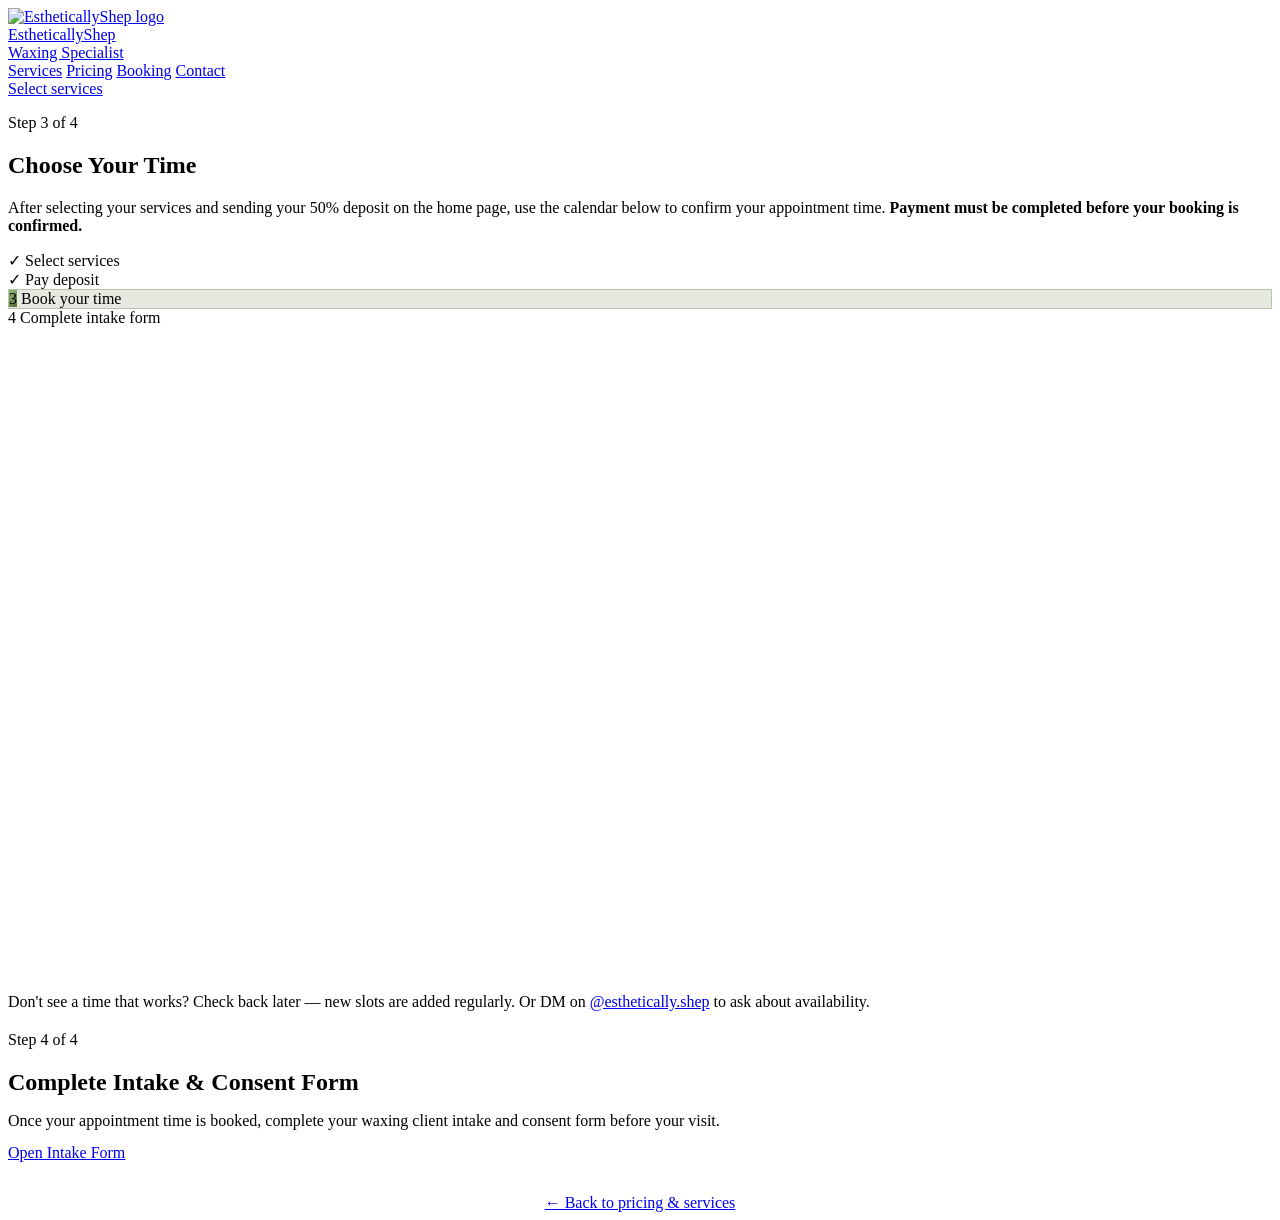
==== booking.html @ 34c38622 "Add files via upload" ====
<!doctype html>
<html lang="en">
<head>
  <meta charset="UTF-8" />
  <meta name="viewport" content="width=device-width,initial-scale=1" />
  <title>Book — EstheticallyShep</title>
  <meta name="description" content="Book an appointment with EstheticallyShep in Waldorf, MD. Select your services, pay your deposit, then choose your time." />
  <link rel="icon" href="assets/img/logo.png" />
  <link rel="preconnect" href="https://fonts.googleapis.com" />
  <link rel="preconnect" href="https://fonts.gstatic.com" crossorigin />
  <link rel="stylesheet" href="assets/css/style.css" />
</head>

<body>
  <header class="navWrap">
    <div class="nav glass">
      <a class="brand" href="index.html" aria-label="EstheticallyShep home">
        <img class="brandLogo" src="assets/img/logo.png" alt="EstheticallyShep logo" width="38" height="38" />
        <div class="brandText">
          <div class="brandName">EstheticallyShep</div>
          <div class="brandTag">Waxing Specialist</div>
        </div>
      </a>

      <nav class="navLinks" aria-label="Primary navigation">
        <a href="index.html#services">Services</a>
        <a href="index.html#pricing">Pricing</a>
        <a class="active" href="booking.html">Booking</a>
        <a href="index.html#contact">Contact</a>
      </nav>

      <a class="btn navCta" href="index.html#pricing" aria-label="Select services and pay deposit">Select services</a>
    </div>
  </header>

  <main class="page">
    <section class="section">
      <div class="container">

        <div class="bookingHero glass" data-animate="fade-up">
          <p class="kicker">Step 3 of 4</p>
          <h1>Choose Your Time</h1>
          <p class="muted">
            After selecting your services and sending your 50% deposit on the home page, use the calendar below to confirm your appointment time.
            <strong> Payment must be completed before your booking is confirmed.</strong>
          </p>

          <div class="bookingSteps">
            <div class="miniStep">
              <span>✓</span> Select services
            </div>
            <div class="miniStep">
              <span>✓</span> Pay deposit
            </div>
            <div class="miniStep" style="background: rgba(83,106,48,0.15); border: 1.5px solid rgba(83,106,48,0.3);">
              <span style="background: linear-gradient(135deg, #9abe83, #536a30);">3</span> Book your time
            </div>
            <div class="miniStep">
              <span>4</span> Complete intake form
            </div>
          </div>
        </div>

        <div class="bookingFrame glass" data-animate="fade-up">
          <iframe
            src="https://calendar.google.com/calendar/appointments/schedules/AcZssZ10RNpSrgbRQURihGTPtcEadJ0nVlA8j5O52AT-zgfAJr53ZzY28FDJWLaTJcyq4pIoC62fFPbS?gv=true"
            style="border:0; border-radius:16px; display:block;"
            width="100%"
            height="650"
            frameborder="0"
            title="EstheticallyShep Appointment Booking"
            loading="lazy"
          ></iframe>
        </div>

        <p class="bookingFooter muted">
          Don't see a time that works? Check back later — new slots are added regularly. Or DM on
          <a class="link" href="https://instagram.com/esthetically.shep" target="_blank" rel="noopener">@esthetically.shep</a>
          to ask about availability.
        </p>

        <div class="bookingHero glass" data-animate="fade-up" style="margin-top: 20px;">
          <p class="kicker">Step 4 of 4</p>
          <h2 style="margin-bottom: 6px;">Complete Intake &amp; Consent Form</h2>
          <p class="muted" style="margin-bottom: 14px;">
            Once your appointment time is booked, complete your waxing client intake and consent form before your visit.
          </p>
          <a class="btn" href="intake.html">Open Intake Form</a>
        </div>

        <div style="margin-top: 32px; text-align: center;">
          <a class="btn secondary" href="index.html#pricing">← Back to pricing & services</a>
        </div>

      </div>
    </section>
  </main>

  <script>
    // Animate elements on load
    document.addEventListener("DOMContentLoaded", () => {
      if (!("IntersectionObserver" in window)) {
        document.querySelectorAll("[data-animate]").forEach(el => el.classList.add("inview"));
        return;
      }
      const io = new IntersectionObserver(entries => {
        entries.forEach(e => { if (e.isIntersecting) { e.target.classList.add("inview"); io.unobserve(e.target); } });
      }, { threshold: 0.1 });
      document.querySelectorAll("[data-animate]").forEach(el => io.observe(el));
    });
  </script>
</body>
</html>
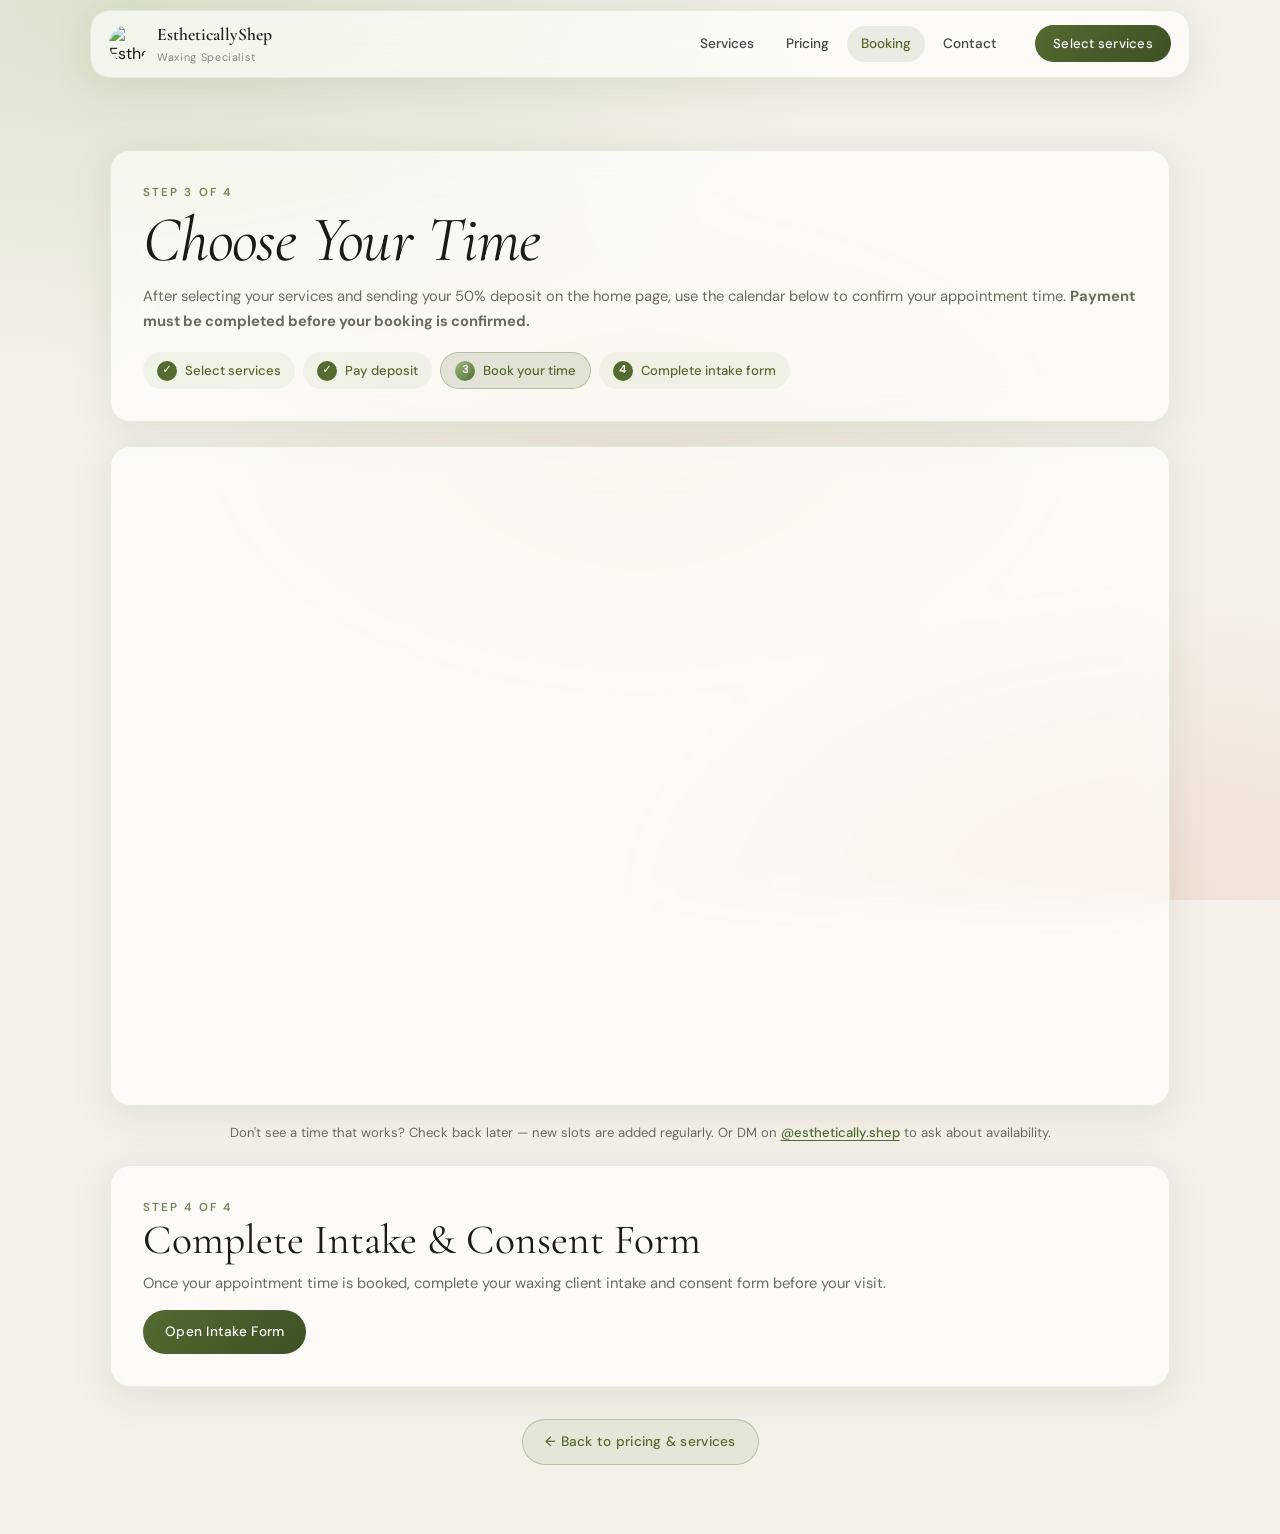
==== commit e7a55c2c: "Update booking.html" ====
--- a/booking.html
+++ b/booking.html
@@ -8,7 +8,7 @@
   <link rel="icon" href="assets/img/logo.png" />
   <link rel="preconnect" href="https://fonts.googleapis.com" />
   <link rel="preconnect" href="https://fonts.gstatic.com" crossorigin />
-  <link rel="stylesheet" href="assets/css/style.css" />
+  <link rel="stylesheet" href="style.css" />
 </head>
 
 <body>
--- a/style.css
+++ b/style.css
@@ -0,0 +1,1016 @@
+/* ===================================================
+   EstheticallyShep — style.css
+   Palette: #9abe83 sage | #536a30 deep green
+            #966044 warm cocoa | #bb8b4d golden tan
+            #e7c6af peach nude
+   =================================================== */
+
+@import url('https://fonts.googleapis.com/css2?family=Cormorant+Garamond:ital,wght@0,300;0,400;0,600;1,300;1,400&family=DM+Sans:opsz,wght@9..40,300;9..40,400;9..40,500;9..40,600&display=swap');
+
+/* ---- Reset & Base ---- */
+*, *::before, *::after { box-sizing: border-box; margin: 0; padding: 0; }
+
+:root {
+  --sage:       #9abe83;
+  --deep:       #536a30;
+  --cocoa:      #966044;
+  --tan:        #bb8b4d;
+  --peach:      #e7c6af;
+  --dark:       #1a1a18;
+  --mid:        #2e2e2a;
+  --glass-bg:   rgba(255,255,255,0.62);
+  --glass-border: rgba(154,190,131,0.22);
+  --shadow:     0 8px 40px rgba(83,106,48,0.12);
+  --shadow-lg:  0 20px 60px rgba(83,106,48,0.18);
+  --radius:     20px;
+  --radius-sm:  12px;
+  --font-display: 'Cormorant Garamond', Georgia, serif;
+  --font-body:    'DM Sans', system-ui, sans-serif;
+  --transition:   0.28s cubic-bezier(0.4,0,0.2,1);
+}
+
+html { scroll-behavior: smooth; font-size: 16px; }
+
+body {
+  font-family: var(--font-body);
+  background: #f5f0ea;
+  color: var(--dark);
+  min-height: 100vh;
+  overflow-x: hidden;
+  line-height: 1.6;
+}
+
+/* Ambient background gradient */
+body::before {
+  content: '';
+  position: fixed; inset: 0; z-index: -1;
+  background:
+    radial-gradient(ellipse 80% 60% at 10% 0%, rgba(154,190,131,0.28) 0%, transparent 70%),
+    radial-gradient(ellipse 60% 50% at 90% 100%, rgba(231,198,175,0.38) 0%, transparent 70%),
+    radial-gradient(ellipse 50% 40% at 50% 50%, rgba(187,139,77,0.08) 0%, transparent 70%),
+    #f5f0ea;
+}
+
+/* ---- Typography ---- */
+h1, h2, h3 {
+  font-family: var(--font-display);
+  font-weight: 400;
+  line-height: 1.15;
+}
+h1 { font-size: clamp(2.2rem, 6vw, 4rem); letter-spacing: -0.01em; }
+h2 { font-size: clamp(1.6rem, 4vw, 2.6rem); }
+h3 { font-size: clamp(1.1rem, 2.5vw, 1.4rem); font-weight: 600; }
+
+p { line-height: 1.7; }
+.muted { color: #6b6b5e; font-size: 0.92rem; }
+.kicker {
+  font-family: var(--font-body);
+  font-size: 0.72rem;
+  font-weight: 600;
+  letter-spacing: 0.18em;
+  text-transform: uppercase;
+  color: var(--deep);
+  opacity: 0.8;
+}
+
+a { color: inherit; text-decoration: none; }
+
+/* ---- Glass Card ---- */
+.glass {
+  background: var(--glass-bg);
+  border: 1px solid var(--glass-border);
+  backdrop-filter: blur(18px) saturate(1.5);
+  -webkit-backdrop-filter: blur(18px) saturate(1.5);
+  box-shadow: var(--shadow);
+  border-radius: var(--radius);
+}
+
+/* ---- Buttons ---- */
+.btn {
+  display: inline-flex;
+  align-items: center;
+  gap: 8px;
+  padding: 11px 22px;
+  border-radius: 100px;
+  font-family: var(--font-body);
+  font-size: 0.85rem;
+  font-weight: 500;
+  letter-spacing: 0.02em;
+  cursor: pointer;
+  border: none;
+  transition: transform var(--transition), box-shadow var(--transition), background var(--transition);
+  position: relative;
+  overflow: hidden;
+  white-space: nowrap;
+  text-decoration: none;
+}
+
+.btn:hover { transform: translateY(-2px); box-shadow: 0 8px 28px rgba(83,106,48,0.22); }
+.btn:active { transform: translateY(0); }
+
+/* Primary */
+.btn:not(.secondary):not(.outline) {
+  background: linear-gradient(135deg, var(--deep) 0%, #3e5024 100%);
+  color: #fff;
+}
+.btn:not(.secondary):not(.outline):hover {
+  background: linear-gradient(135deg, #3e5024 0%, var(--deep) 100%);
+}
+
+/* Secondary */
+.btn.secondary {
+  background: rgba(154,190,131,0.18);
+  border: 1.5px solid rgba(83,106,48,0.3);
+  color: var(--deep);
+}
+.btn.secondary:hover { background: rgba(154,190,131,0.32); }
+
+/* Outline */
+.btn.outline {
+  background: transparent;
+  border: 1.5px solid rgba(83,106,48,0.35);
+  color: var(--deep);
+}
+
+/* ---- Star decoration on buttons ---- */
+.btn svg.star-1, .btn svg.star-2, .btn svg.star-3,
+.btn svg.star-4, .btn svg.star-5, .btn svg.star-6 {
+  width: 10px; height: 10px;
+  position: absolute;
+  fill: rgba(231,198,175,0.9);
+  opacity: 0;
+  pointer-events: none;
+  transition: opacity 0.3s, transform 0.5s;
+}
+.btn:hover svg.star-1 { opacity:1; top: 2px; left: 8px;  transform: scale(1.3) rotate(20deg); }
+.btn:hover svg.star-2 { opacity:0.7; bottom: 3px; right: 10px; transform: scale(0.9) rotate(-10deg); }
+.btn:hover svg.star-3 { opacity:0.5; top: 50%; right: 14px; transform: translateY(-50%) scale(0.7); }
+.btn:hover svg.star-4 { opacity:0.4; bottom: 2px; left: 16px; transform: scale(0.6); }
+.btn:hover svg.star-5 { opacity:0.3; top: 4px; right: 20px; transform: scale(0.5) rotate(45deg); }
+.btn:hover svg.star-6 { opacity:0.2; top: 50%; left: 20px; transform: translateY(-50%) scale(0.4); }
+
+/* ---- Animations ---- */
+@keyframes fadeUp {
+  from { opacity: 0; transform: translateY(24px); }
+  to   { opacity: 1; transform: translateY(0); }
+}
+@keyframes shimmer {
+  0%   { background-position: -200% 0; }
+  100% { background-position: 200% 0; }
+}
+@keyframes pulse {
+  0%, 100% { transform: scale(1); opacity: 1; }
+  50%       { transform: scale(1.5); opacity: 0.6; }
+}
+
+[data-animate="fade-up"] {
+  opacity: 0;
+  transform: translateY(24px);
+  transition: opacity 0.6s ease, transform 0.6s ease;
+}
+[data-animate="fade-up"].inview {
+  opacity: 1;
+  transform: translateY(0);
+}
+
+/* ---- Layout ---- */
+.page { padding-top: 80px; }
+.container { max-width: 1100px; margin: 0 auto; padding: 0 20px; }
+.section { padding: 70px 0; }
+
+/* ---- NAV ---- */
+.navWrap {
+  position: fixed; top: 0; left: 0; right: 0; z-index: 100;
+  padding: 10px 20px;
+}
+.nav {
+  max-width: 1100px; margin: 0 auto;
+  display: flex; align-items: center;
+  padding: 10px 18px;
+  gap: 16px;
+}
+
+.brand { display: flex; align-items: center; gap: 10px; text-decoration: none; }
+.brandLogo { width: 38px; height: 38px; object-fit: cover; border-radius: 50%; }
+.brandName { font-family: var(--font-display); font-size: 1.1rem; font-weight: 600; color: var(--dark); }
+.brandTag { font-size: 0.68rem; color: #888; letter-spacing: 0.06em; }
+
+.navLinks {
+  display: flex; gap: 4px;
+  margin-left: auto;
+}
+.navLinks a {
+  padding: 7px 14px;
+  border-radius: 100px;
+  font-size: 0.85rem;
+  font-weight: 500;
+  color: #444;
+  transition: background var(--transition), color var(--transition);
+}
+.navLinks a:hover, .navLinks a.active {
+  background: rgba(83,106,48,0.1);
+  color: var(--deep);
+}
+
+.navCta { margin-left: 8px; padding: 8px 18px; font-size: 0.82rem; }
+
+/* ---- Hero ---- */
+.hero { padding: 30px 20px 60px; }
+
+.heroCard {
+  max-width: 760px;
+  margin: 0 auto;
+  padding: clamp(28px, 5vw, 52px);
+}
+
+.heroCard h1 {
+  margin: 8px 0 14px;
+  font-style: italic;
+}
+
+.heroText {
+  color: #555;
+  font-size: 1.05rem;
+  max-width: 520px;
+  margin-bottom: 28px;
+}
+
+.heroSteps {
+  display: flex;
+  flex-direction: column;
+  gap: 12px;
+  margin-bottom: 30px;
+}
+
+.step {
+  display: flex;
+  align-items: flex-start;
+  gap: 14px;
+  padding: 14px 18px;
+  background: rgba(154,190,131,0.1);
+  border: 1px solid rgba(154,190,131,0.22);
+  border-radius: var(--radius-sm);
+}
+
+.stepNum {
+  width: 30px; height: 30px;
+  background: linear-gradient(135deg, var(--deep), #4a6128);
+  color: #fff;
+  border-radius: 50%;
+  display: flex; align-items: center; justify-content: center;
+  font-size: 0.8rem;
+  font-weight: 700;
+  flex-shrink: 0;
+  margin-top: 1px;
+}
+
+.stepTitle { font-weight: 600; font-size: 0.9rem; margin-bottom: 2px; }
+.stepText  { font-size: 0.82rem; color: #666; }
+
+.heroActions { display: flex; gap: 10px; flex-wrap: wrap; margin-bottom: 20px; }
+
+.livePill {
+  display: inline-flex;
+  align-items: center;
+  gap: 7px;
+  font-size: 0.78rem;
+  color: #777;
+  margin-top: 4px;
+}
+.dot {
+  width: 7px; height: 7px;
+  border-radius: 50%;
+  background: var(--sage);
+  animation: pulse 2s infinite;
+  display: inline-block;
+}
+
+/* ---- Section Titles ---- */
+.sectionTitle {
+  font-family: var(--font-display);
+  font-size: clamp(1.5rem, 3.5vw, 2.2rem);
+  font-weight: 400;
+  margin-bottom: 6px;
+}
+.sectionSub { margin-bottom: 28px; }
+
+/* ---- Carousel ---- */
+.carouselTop {
+  display: flex;
+  align-items: center;
+  justify-content: space-between;
+  margin-bottom: 18px;
+  flex-wrap: wrap;
+  gap: 10px;
+}
+.carouselControls { display: flex; gap: 8px; }
+.carouselBtn {
+  width: 38px; height: 38px;
+  border-radius: 50%;
+  border: 1.5px solid rgba(83,106,48,0.25);
+  background: rgba(255,255,255,0.7);
+  font-size: 1.2rem;
+  cursor: pointer;
+  color: var(--deep);
+  display: flex; align-items: center; justify-content: center;
+  transition: background var(--transition), border-color var(--transition);
+}
+.carouselBtn:hover { background: rgba(154,190,131,0.25); border-color: var(--sage); }
+
+.carouselTrack {
+  display: flex;
+  gap: 18px;
+  overflow-x: auto;
+  scroll-snap-type: x mandatory;
+  scrollbar-width: none;
+  padding-bottom: 6px;
+  -webkit-overflow-scrolling: touch;
+}
+.carouselTrack::-webkit-scrollbar { display: none; }
+
+/* ---- Service Slide Card ---- */
+.slide {
+  scroll-snap-align: start;
+  flex: 0 0 290px;
+  display: flex;
+  flex-direction: column;
+  overflow: hidden;
+  transition: transform var(--transition), box-shadow var(--transition);
+}
+.slide:hover {
+  transform: translateY(-4px);
+  box-shadow: var(--shadow-lg);
+}
+
+.slideMedia {
+  width: 100%;
+  height: 180px;
+  overflow: hidden;
+  position: relative;
+  background: linear-gradient(135deg, rgba(154,190,131,0.3), rgba(231,198,175,0.4));
+}
+
+.slideMedia svg,
+.slideMedia img {
+  width: 100%;
+  height: 100%;
+  object-fit: cover;
+  display: block;
+}
+
+/* Placeholder image slots */
+.slideMedia .imgPlaceholder {
+  width: 100%;
+  height: 100%;
+  display: flex;
+  flex-direction: column;
+  align-items: center;
+  justify-content: center;
+  gap: 8px;
+  font-size: 0.75rem;
+  color: rgba(83,106,48,0.6);
+  font-weight: 500;
+  letter-spacing: 0.05em;
+  text-transform: uppercase;
+}
+
+.slideBody { padding: 16px 18px 18px; }
+.slideBody h3 { font-size: 1rem; font-weight: 600; margin-bottom: 4px; }
+.slideBody .muted { font-size: 0.8rem; margin-bottom: 12px; }
+
+/* Select button on slide */
+.selectBtn {
+  display: inline-flex;
+  align-items: center;
+  gap: 6px;
+  padding: 8px 16px;
+  border-radius: 100px;
+  font-size: 0.8rem;
+  font-weight: 500;
+  cursor: pointer;
+  border: 1.5px solid var(--deep);
+  background: transparent;
+  color: var(--deep);
+  transition: all var(--transition);
+  font-family: var(--font-body);
+}
+.selectBtn:hover { background: var(--deep); color: #fff; }
+.selectBtn.selected { background: var(--deep); color: #fff; border-color: var(--deep); }
+
+/* ---- Pricing Tables ---- */
+.pricingWrap { margin-top: 8px; }
+
+.pricingNote {
+  font-size: 0.82rem;
+  padding: 10px 14px;
+  border-radius: var(--radius-sm);
+  margin-bottom: 20px;
+  background: rgba(154,190,131,0.12);
+  border: 1px solid rgba(154,190,131,0.28);
+  color: #555;
+}
+
+.priceDropdowns {
+  display: grid;
+  grid-template-columns: 1fr;
+  gap: 12px;
+}
+
+.priceDropdown {
+  border-radius: 16px;
+  overflow: hidden;
+  background: rgba(255,255,255,0.65);
+  border: 1px solid rgba(83,106,48,0.14);
+}
+
+.priceDropdown summary {
+  list-style: none;
+  cursor: pointer;
+  display: flex;
+  align-items: center;
+  justify-content: space-between;
+  gap: 10px;
+  padding: 12px 14px;
+  background: rgba(154,190,131,0.2);
+  border-bottom: 1px solid rgba(83,106,48,0.12);
+}
+
+.priceDropdown summary::-webkit-details-marker { display: none; }
+
+.priceDropdownTitle {
+  font-weight: 700;
+  font-size: 0.72rem;
+  letter-spacing: 0.15em;
+  text-transform: uppercase;
+  color: var(--deep);
+}
+
+.priceDropdownIcon {
+  color: var(--deep);
+  font-size: 1rem;
+  line-height: 1;
+  transition: transform var(--transition);
+}
+
+.priceDropdown[open] .priceDropdownIcon {
+  transform: rotate(45deg);
+}
+
+.priceTable {
+  width: 100%;
+  border-collapse: collapse;
+  font-size: 0.88rem;
+}
+
+.priceTable thead tr th {
+  background: rgba(154,190,131,0.2);
+  font-weight: 700;
+  font-size: 0.72rem;
+  letter-spacing: 0.15em;
+  text-transform: uppercase;
+  padding: 12px 14px;
+  text-align: left;
+  color: var(--deep);
+  border-bottom: 1px solid rgba(83,106,48,0.12);
+}
+
+.priceTable tbody tr td {
+  padding: 10px 14px;
+  border-bottom: 1px solid rgba(83,106,48,0.08);
+  vertical-align: middle;
+}
+.priceTable tbody tr:last-child td { border-bottom: none; }
+.priceTable tbody tr:hover { background: rgba(154,190,131,0.07); }
+.priceTable td.right { text-align: right; font-weight: 600; color: var(--deep); white-space: nowrap; }
+
+/* Checkbox column */
+.priceTable td.check {
+  width: 38px;
+  text-align: center;
+  padding-right: 4px;
+}
+
+.priceCheck {
+  width: 18px; height: 18px;
+  border-radius: 5px;
+  border: 2px solid rgba(83,106,48,0.35);
+  background: transparent;
+  cursor: pointer;
+  display: inline-flex;
+  align-items: center;
+  justify-content: center;
+  transition: all var(--transition);
+  flex-shrink: 0;
+  vertical-align: middle;
+  appearance: none;
+  -webkit-appearance: none;
+  position: relative;
+}
+.priceCheck:checked {
+  background: var(--deep);
+  border-color: var(--deep);
+}
+.priceCheck:checked::after {
+  content: '';
+  position: absolute;
+  width: 5px; height: 9px;
+  border: 2px solid #fff;
+  border-top: none;
+  border-left: none;
+  transform: rotate(45deg) translate(-1px, -1px);
+}
+.priceCheck:hover:not(:checked) { border-color: var(--sage); background: rgba(154,190,131,0.12); }
+
+.rowInquire { color: #aaa; font-style: italic; font-size: 0.78rem; }
+
+/* ---- Service Summary Sticky Bar ---- */
+.summaryStickyWrap {
+  position: sticky;
+  bottom: 16px;
+  z-index: 50;
+  pointer-events: none;
+  padding: 0 20px;
+  max-width: 1100px;
+  margin: 0 auto;
+}
+
+.summaryBar {
+  pointer-events: all;
+  display: flex;
+  align-items: center;
+  justify-content: space-between;
+  gap: 14px;
+  padding: 14px 20px;
+  background: rgba(26,26,24,0.94);
+  border: 1px solid rgba(154,190,131,0.22);
+  backdrop-filter: blur(20px);
+  border-radius: 100px;
+  box-shadow: 0 8px 40px rgba(0,0,0,0.28);
+  transform: translateY(100px);
+  opacity: 0;
+  transition: transform 0.4s cubic-bezier(0.34,1.56,0.64,1), opacity 0.3s ease;
+  flex-wrap: wrap;
+}
+.summaryBar.visible {
+  transform: translateY(0);
+  opacity: 1;
+}
+
+.summaryLeft { display: flex; flex-direction: column; }
+.summaryLabel { font-size: 0.7rem; letter-spacing: 0.12em; text-transform: uppercase; color: rgba(255,255,255,0.45); margin-bottom: 1px; }
+.summaryServices { font-size: 0.8rem; color: rgba(255,255,255,0.7); max-width: 260px; overflow: hidden; text-overflow: ellipsis; white-space: nowrap; }
+
+.summaryRight { display: flex; align-items: center; gap: 12px; flex-wrap: wrap; }
+.summaryTotal {
+  font-family: var(--font-display);
+  font-size: 1.3rem;
+  color: #fff;
+}
+.summaryDeposit { font-size: 0.72rem; color: var(--sage); }
+
+.summaryActions { display: flex; gap: 8px; align-items: center; }
+.clearBtn {
+  background: transparent;
+  border: 1.5px solid rgba(255,255,255,0.2);
+  color: rgba(255,255,255,0.6);
+  padding: 7px 14px;
+  border-radius: 100px;
+  font-size: 0.78rem;
+  cursor: pointer;
+  font-family: var(--font-body);
+  transition: all var(--transition);
+}
+.clearBtn:hover { border-color: rgba(255,255,255,0.5); color: #fff; }
+
+.proceedBtn {
+  background: linear-gradient(135deg, var(--sage), var(--deep));
+  color: #fff;
+  padding: 9px 20px;
+  border-radius: 100px;
+  font-size: 0.85rem;
+  font-weight: 600;
+  cursor: pointer;
+  border: none;
+  font-family: var(--font-body);
+  transition: all var(--transition);
+  text-decoration: none;
+  display: inline-flex;
+  align-items: center;
+  gap: 6px;
+}
+.proceedBtn:hover { transform: scale(1.04); box-shadow: 0 4px 20px rgba(154,190,131,0.4); }
+
+/* ---- Deposit Modal ---- */
+.modalOverlay {
+  position: fixed; inset: 0; z-index: 200;
+  background: rgba(0,0,0,0.55);
+  backdrop-filter: blur(6px);
+  display: flex;
+  align-items: center;
+  justify-content: center;
+  padding: 20px;
+  opacity: 0;
+  pointer-events: none;
+  transition: opacity 0.3s ease;
+}
+.modalOverlay.open {
+  opacity: 1;
+  pointer-events: all;
+}
+
+.modalCard {
+  background: #fff;
+  border-radius: var(--radius);
+  max-width: 500px;
+  width: 100%;
+  padding: 32px;
+  box-shadow: 0 30px 80px rgba(0,0,0,0.25);
+  transform: scale(0.95) translateY(10px);
+  transition: transform 0.35s cubic-bezier(0.34,1.56,0.64,1);
+  max-height: 90vh;
+  overflow-y: auto;
+}
+.modalOverlay.open .modalCard {
+  transform: scale(1) translateY(0);
+}
+
+.modalHead {
+  display: flex;
+  align-items: flex-start;
+  justify-content: space-between;
+  margin-bottom: 20px;
+  gap: 12px;
+}
+.modalHead h3 {
+  font-family: var(--font-display);
+  font-size: 1.5rem;
+  font-weight: 400;
+  font-style: italic;
+}
+
+.modalClose {
+  width: 32px; height: 32px;
+  border-radius: 50%;
+  border: 1.5px solid rgba(0,0,0,0.12);
+  background: transparent;
+  cursor: pointer;
+  font-size: 1.1rem;
+  display: flex; align-items: center; justify-content: center;
+  color: #666;
+  flex-shrink: 0;
+  transition: background var(--transition);
+}
+.modalClose:hover { background: rgba(0,0,0,0.06); }
+
+.modalServices {
+  margin-bottom: 18px;
+  border: 1px solid rgba(83,106,48,0.12);
+  border-radius: var(--radius-sm);
+  overflow: hidden;
+}
+.modalRow {
+  display: flex;
+  justify-content: space-between;
+  padding: 9px 14px;
+  font-size: 0.88rem;
+  border-bottom: 1px solid rgba(83,106,48,0.08);
+}
+.modalRow:last-child { border-bottom: none; }
+.modalRow .svc { color: #444; }
+.modalRow .price { font-weight: 600; color: var(--deep); }
+
+.modalTotals {
+  border-top: 2px solid rgba(83,106,48,0.12);
+  padding-top: 14px;
+  margin-bottom: 22px;
+}
+.modalTotalRow {
+  display: flex;
+  justify-content: space-between;
+  align-items: center;
+  padding: 5px 0;
+}
+.modalTotalRow .label { font-size: 0.85rem; color: #666; }
+.modalTotalRow .val { font-weight: 600; font-size: 0.95rem; }
+.modalTotalRow.deposit .label { font-weight: 700; color: var(--dark); font-size: 0.95rem; }
+.modalTotalRow.deposit .val { font-family: var(--font-display); font-size: 1.5rem; color: var(--deep); }
+
+.modalNote {
+  font-size: 0.8rem;
+  color: #777;
+  margin-bottom: 20px;
+  line-height: 1.6;
+}
+
+.paymentMethods {
+  display: flex;
+  flex-direction: column;
+  gap: 10px;
+}
+
+.paymentRow {
+  display: flex;
+  align-items: center;
+  justify-content: space-between;
+  gap: 12px;
+  padding: 10px 12px;
+  border-radius: var(--radius-sm);
+  border: 1px solid rgba(83,106,48,0.16);
+  background: rgba(154,190,131,0.08);
+}
+
+.paymentPlatform {
+  font-size: 0.85rem;
+  font-weight: 600;
+  color: #444;
+}
+
+.paymentHandle {
+  font-size: 0.84rem;
+  font-weight: 600;
+  color: var(--deep);
+}
+
+.orDivider {
+  width: 100%; text-align: center;
+  position: relative;
+  font-size: 0.75rem;
+  color: #aaa;
+}
+.orDivider::before, .orDivider::after {
+  content: ''; position: absolute; top: 50%; width: 44%; height: 1px;
+  background: rgba(0,0,0,0.1);
+}
+.orDivider::before { left: 0; }
+.orDivider::after { right: 0; }
+
+/* ---- Specials ---- */
+.specialsWrap { margin-top: 48px; }
+
+.specialsGrid {
+  display: grid;
+  grid-template-columns: repeat(auto-fill, minmax(240px, 1fr));
+  gap: 14px;
+  margin-top: 18px;
+}
+
+.specialCard {
+  padding: 20px;
+  border-radius: var(--radius);
+  background: rgba(255,255,255,0.6);
+  border: 1px solid rgba(187,139,77,0.2);
+  box-shadow: 0 4px 20px rgba(187,139,77,0.08);
+  transition: transform var(--transition), box-shadow var(--transition);
+}
+.specialCard:hover { transform: translateY(-3px); box-shadow: 0 10px 30px rgba(187,139,77,0.14); }
+
+.specialEmoji { font-size: 1.6rem; margin-bottom: 8px; }
+.specialName { font-weight: 600; font-size: 0.92rem; margin-bottom: 4px; color: var(--dark); }
+.specialDesc { font-size: 0.82rem; color: #666; }
+
+/* ---- Contact ---- */
+.contactCard {
+  padding: clamp(24px, 4vw, 44px);
+  max-width: 700px;
+  margin: 0 auto;
+}
+.contactCard h2 { font-style: italic; margin-bottom: 8px; }
+.contactGrid {
+  display: grid;
+  grid-template-columns: repeat(auto-fill, minmax(180px, 1fr));
+  gap: 16px;
+  margin: 24px 0;
+}
+.contactItem { padding: 14px; background: rgba(154,190,131,0.1); border-radius: var(--radius-sm); }
+.contactLabel { font-size: 0.72rem; text-transform: uppercase; letter-spacing: 0.1em; color: #888; margin-bottom: 4px; }
+.link { color: var(--deep); font-weight: 500; text-decoration: underline; text-underline-offset: 3px; }
+.link:hover { color: var(--cocoa); }
+
+.contactNote {
+  padding: 14px;
+  background: rgba(154,190,131,0.1);
+  border-radius: var(--radius-sm);
+  font-size: 0.84rem;
+  color: #555;
+  margin-bottom: 20px;
+}
+
+/* ---- Booking Page ---- */
+.bookingHero {
+  padding: 32px;
+  margin-bottom: 24px;
+}
+.bookingHero h1 { font-style: italic; margin-bottom: 8px; }
+
+.bookingSteps {
+  display: flex;
+  gap: 8px;
+  flex-wrap: wrap;
+  margin-top: 18px;
+}
+.miniStep {
+  display: flex;
+  align-items: center;
+  gap: 8px;
+  padding: 7px 14px;
+  background: rgba(154,190,131,0.12);
+  border-radius: 100px;
+  font-size: 0.82rem;
+  font-weight: 500;
+  color: var(--deep);
+}
+.miniStep span {
+  width: 20px; height: 20px;
+  border-radius: 50%;
+  background: var(--deep);
+  color: #fff;
+  display: inline-flex; align-items: center; justify-content: center;
+  font-size: 0.72rem;
+  font-weight: 700;
+}
+
+.bookingFrame {
+  border-radius: var(--radius);
+  overflow: hidden;
+  padding: 4px;
+}
+.bookingFrame iframe { border-radius: 16px; display: block; }
+.bookingFooter { text-align: center; margin-top: 16px; font-size: 0.82rem; }
+
+/* ---- Footer ---- */
+.footer {
+  margin-top: 20px;
+  padding: 30px 20px;
+  border-top: 1px solid rgba(83,106,48,0.1);
+}
+.footerInner {
+  display: flex;
+  justify-content: space-between;
+  align-items: center;
+  flex-wrap: wrap;
+  gap: 12px;
+}
+.footBrand { font-family: var(--font-display); font-size: 1.1rem; font-weight: 600; margin-bottom: 3px; }
+
+/* ---- Accordion (specials/details) ---- */
+details.card { border-radius: var(--radius); overflow: hidden; }
+details.card summary {
+  display: flex;
+  align-items: center;
+  gap: 10px;
+  padding: 16px 20px;
+  cursor: pointer;
+  font-weight: 500;
+  list-style: none;
+  user-select: none;
+}
+details.card summary::-webkit-details-marker { display: none; }
+.chev { margin-left: auto; color: var(--sage); font-size: 1.1rem; transition: transform var(--transition); }
+details[open] .chev { transform: rotate(45deg); }
+details.card .cardBody { padding: 0 20px 18px; }
+.badge { font-size: 1.2rem; }
+
+/* ---- Responsive ---- */
+@media (max-width: 760px) {
+  .navLinks { display: none; }
+  .nav { padding: 8px 14px; }
+  .summaryBar { border-radius: 16px; }
+  .summaryServices { max-width: 160px; }
+}
+@media (max-width: 500px) {
+  .summaryBar { flex-direction: column; border-radius: 16px; }
+  .summaryBar { bottom: 10px; }
+}
+
+/* ---- Perf: will-change hints ---- */
+.slide, .btn, .specialCard { will-change: transform; }
+.summaryBar { will-change: transform, opacity; }
+
+/* ---- Photo Gallery Carousel ---- */
+.photoSection { padding-bottom: 40px; }
+
+#photoCarousel {
+  position: relative;
+}
+
+.photoCarouselTop {
+  display: flex;
+  justify-content: flex-end;
+  margin-bottom: 14px;
+}
+
+.photoCarouselControls { display: flex; gap: 8px; }
+
+.photoTrack {
+  display: flex;
+  gap: 16px;
+  overflow-x: auto;
+  scroll-snap-type: x mandatory;
+  scrollbar-width: none;
+  -webkit-overflow-scrolling: touch;
+  padding-bottom: 4px;
+  border-radius: var(--radius);
+}
+.photoTrack::-webkit-scrollbar { display: none; }
+
+.photoSlide {
+  scroll-snap-align: start;
+  flex: 0 0 clamp(260px, 36vw, 420px);
+  border-radius: var(--radius);
+  overflow: hidden;
+  position: relative;
+  background: rgba(154,190,131,0.12);
+  box-shadow: var(--shadow);
+  transition: transform var(--transition), box-shadow var(--transition);
+  aspect-ratio: 4 / 5;
+}
+
+.photoSlide:hover {
+  transform: translateY(-4px) scale(1.01);
+  box-shadow: var(--shadow-lg);
+}
+
+.photoSlideInner {
+  width: 100%;
+  height: 100%;
+  position: relative;
+}
+
+.photoSlideImg {
+  width: 100%;
+  height: 100%;
+  object-fit: cover;
+  display: block;
+  border-radius: var(--radius);
+  transition: transform 0.5s ease;
+}
+
+.photoSlide:hover .photoSlideImg {
+  transform: scale(1.04);
+}
+
+.photoSlideCaption {
+  position: absolute;
+  bottom: 0; left: 0; right: 0;
+  padding: 28px 18px 18px;
+  background: linear-gradient(to top, rgba(26,26,24,0.82) 0%, transparent 100%);
+  border-radius: 0 0 var(--radius) var(--radius);
+  transform: translateY(4px);
+  opacity: 0;
+  transition: opacity 0.3s ease, transform 0.3s ease;
+}
+
+.photoSlide:hover .photoSlideCaption,
+.photoSlide:focus-within .photoSlideCaption {
+  opacity: 1;
+  transform: translateY(0);
+}
+
+.photoCaptionTitle {
+  font-family: var(--font-display);
+  font-size: 1.1rem;
+  font-style: italic;
+  color: #fff;
+  margin-bottom: 3px;
+}
+
+.photoCaptionDesc {
+  font-size: 0.8rem;
+  color: rgba(255,255,255,0.75);
+  line-height: 1.4;
+}
+
+/* Dot indicators */
+.photoDots {
+  display: flex;
+  justify-content: center;
+  gap: 7px;
+  margin-top: 16px;
+}
+
+.photoDot {
+  width: 7px; height: 7px;
+  border-radius: 50%;
+  background: rgba(83,106,48,0.2);
+  border: none;
+  cursor: pointer;
+  padding: 0;
+  transition: background var(--transition), transform var(--transition), width var(--transition);
+}
+
+.photoDot.active {
+  background: var(--deep);
+  width: 22px;
+  border-radius: 4px;
+  transform: none;
+}
+
+.photoDot:hover:not(.active) {
+  background: rgba(83,106,48,0.45);
+}
+
+@media (max-width: 600px) {
+  .photoSlide {
+    flex: 0 0 82vw;
+  }
+}
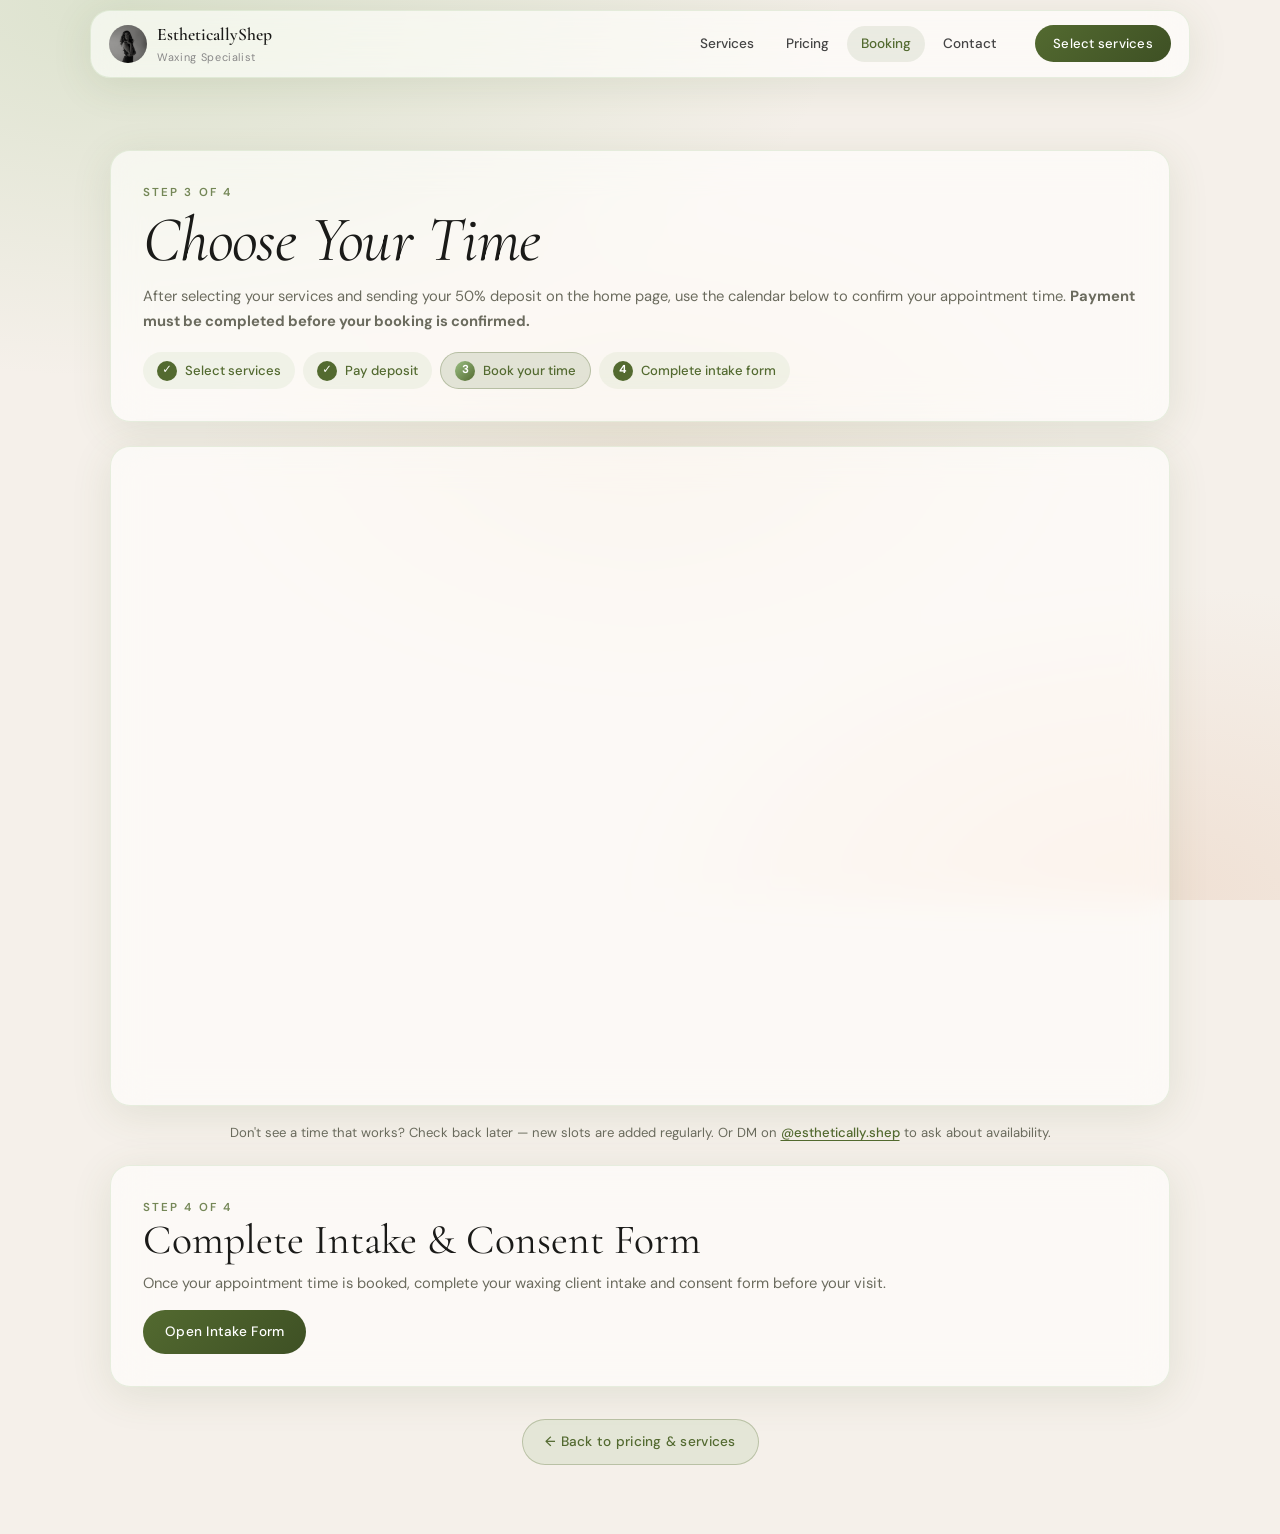
==== commit 2f91e6cd: "Update booking.html" ====
--- a/booking.html
+++ b/booking.html
@@ -15,7 +15,7 @@
   <header class="navWrap">
     <div class="nav glass">
       <a class="brand" href="index.html" aria-label="EstheticallyShep home">
-        <img class="brandLogo" src="assets/img/logo.png" alt="EstheticallyShep logo" width="38" height="38" />
+        <img class="brandLogo" src="IMG_6530.JPG" alt="EstheticallyShep logo" width="38" height="38" />
         <div class="brandText">
           <div class="brandName">EstheticallyShep</div>
           <div class="brandTag">Waxing Specialist</div>
